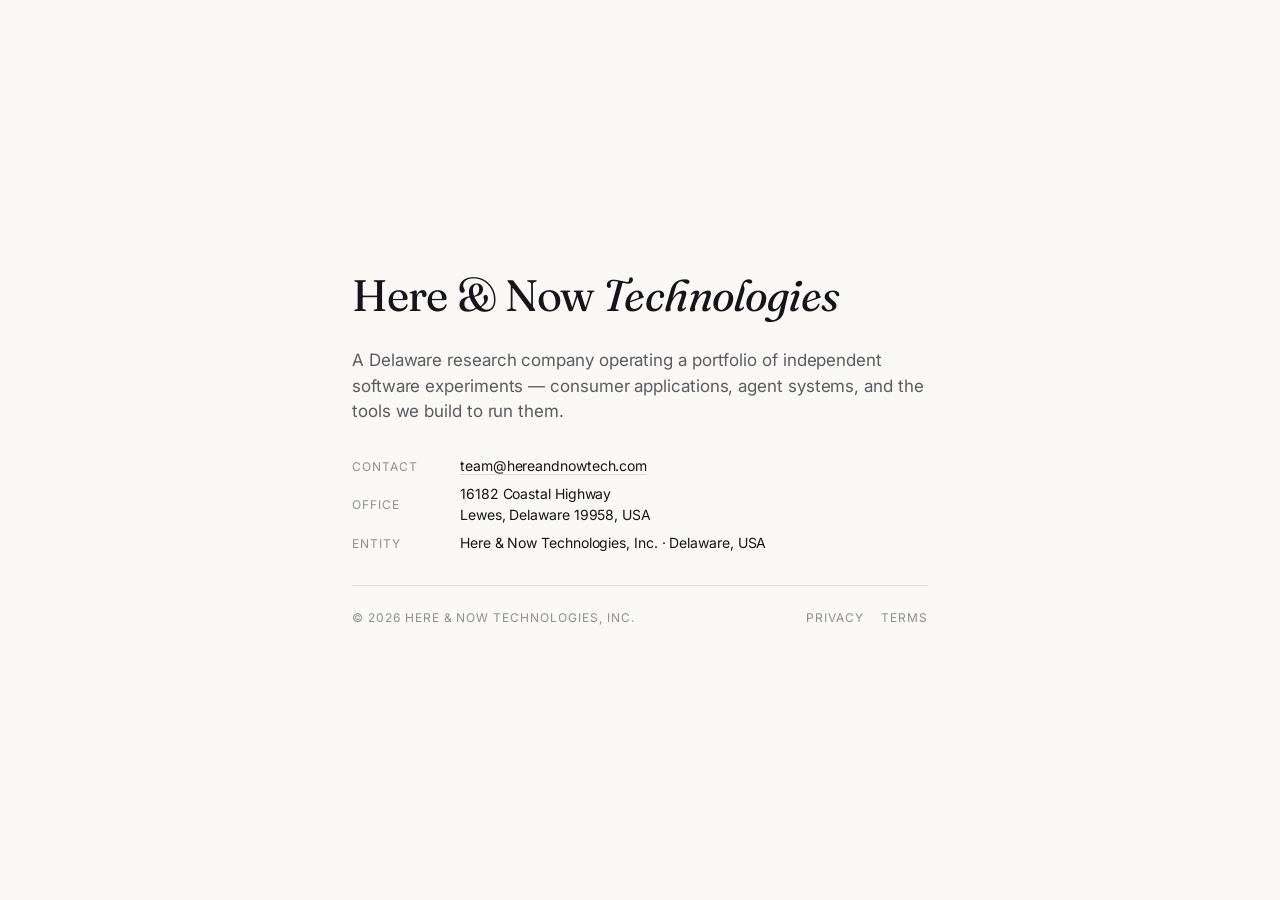
==== index.html @ 6ee9088c "Update company identity and custom domain" ====
<!doctype html>
<html lang="en">
  <head>
    <meta charset="utf-8">
    <meta name="viewport" content="width=device-width, initial-scale=1">
    <meta name="theme-color" content="#faf9f6">

    <title>Here &amp; Now Technologies</title>
    <meta name="description" content="Here &amp; Now Technologies, Inc. is a Delaware research company operating independent software experiments.">
    <link rel="canonical" href="https://hereandnowtech.com/">

    <meta property="og:title" content="Here &amp; Now Technologies">
    <meta property="og:description" content="Here &amp; Now Technologies, Inc. is a Delaware research company operating independent software experiments.">
    <meta property="og:url" content="https://hereandnowtech.com/">
    <meta property="og:type" content="website">
    <meta property="og:site_name" content="Here &amp; Now Technologies">

    <link rel="preconnect" href="https://fonts.googleapis.com">
    <link rel="preconnect" href="https://fonts.gstatic.com" crossorigin>
    <link href="https://fonts.googleapis.com/css2?family=Inter:opsz,wght@14..32,300..700&amp;family=Fraunces:opsz,wght@9..144,300..600&amp;display=swap" rel="stylesheet">
    <link rel="stylesheet" href="styles.css">

    <script type="application/ld+json">
      {
        "@context": "https://schema.org",
        "@type": "Organization",
        "name": "Here & Now Technologies, Inc.",
        "legalName": "Here & Now Technologies, Inc.",
        "url": "https://hereandnowtech.com/",
        "email": "team@hereandnowtech.com",
        "address": {
          "@type": "PostalAddress",
          "streetAddress": "16182 Coastal Highway",
          "addressLocality": "Lewes",
          "addressRegion": "DE",
          "postalCode": "19958",
          "addressCountry": "US"
        }
      }
    </script>
  </head>
  <body>
    <main class="landing">
      <div class="landing-inner">
        <h1 class="wordmark">Here &amp; Now <em>Technologies</em></h1>

        <p class="tagline">
          A Delaware research company operating a portfolio of independent software experiments — consumer applications, agent systems, and the tools we build to run them.
        </p>

        <dl class="entity-list">
          <dt>Contact</dt>
          <dd><a href="mailto:team@hereandnowtech.com">team@hereandnowtech.com</a></dd>

          <dt>Office</dt>
          <dd>
            <address>16182 Coastal Highway<br>Lewes, Delaware 19958, USA</address>
          </dd>

          <dt>Entity</dt>
          <dd>Here &amp; Now Technologies, Inc. · Delaware, USA</dd>
        </dl>

        <footer class="landing-footer">
          <span>© 2026 Here &amp; Now Technologies, Inc.</span>
          <nav class="landing-links" aria-label="Legal">
            <a href="privacy/">Privacy</a>
            <a href="terms/">Terms</a>
          </nav>
        </footer>
      </div>
    </main>
  </body>
</html>
---- styles.css ----
:root {
  --background: #faf9f6;
  --ink: #14141a;
  --muted: #5a5a62;
  --faint: #8e8e95;
  --line: rgb(20 20 26 / 12%);
  --serif: "Fraunces", Georgia, serif;
  --sans: "Inter", system-ui, -apple-system, BlinkMacSystemFont, "Segoe UI", sans-serif;
}

*,
*::before,
*::after {
  box-sizing: border-box;
}

html,
body {
  margin: 0;
  min-height: 100%;
  background: var(--background);
  color: var(--ink);
}

html {
  -webkit-text-size-adjust: 100%;
}

body {
  min-height: 100svh;
  font-family: var(--sans);
  font-size: 1rem;
  font-weight: 400;
  line-height: 1.6;
  letter-spacing: -0.005em;
  -webkit-font-smoothing: antialiased;
}

::selection {
  background: var(--ink);
  color: var(--background);
}

a {
  color: var(--ink);
  text-decoration-color: var(--line);
  text-decoration-thickness: 1px;
  text-underline-offset: 3px;
  transition: text-decoration-color 150ms ease, color 150ms ease;
}

a:hover {
  text-decoration-color: var(--ink);
}

:focus-visible {
  outline: 2px solid var(--ink);
  outline-offset: 3px;
  border-radius: 2px;
}

.landing {
  display: flex;
  align-items: center;
  justify-content: center;
  min-height: 100svh;
  padding: clamp(1.5rem, 6vh, 4rem) clamp(1.25rem, 5vw, 2rem);
}

.landing-inner {
  display: flex;
  width: 100%;
  max-width: 36rem;
  flex-direction: column;
  gap: clamp(1.25rem, 3.5vh, 2rem);
}

.wordmark {
  margin: 0;
  color: var(--ink);
  font-family: var(--serif);
  font-size: clamp(2rem, 6vw, 2.75rem);
  font-weight: 400;
  letter-spacing: -0.02em;
  line-height: 1;
}

.wordmark em {
  font-style: italic;
}

.tagline {
  margin: 0;
  color: var(--muted);
  font-size: 1.0625rem;
  line-height: 1.5;
}

.entity-list {
  display: grid;
  grid-template-columns: 5.5rem minmax(0, 1fr);
  gap: 0.5rem 1.25rem;
  margin: 0;
  font-size: 0.875rem;
}

.entity-list dt {
  align-self: center;
  color: var(--faint);
  font-size: 0.75rem;
  font-weight: 400;
  letter-spacing: 0.08em;
  text-transform: uppercase;
}

.entity-list dd {
  margin: 0;
  line-height: 1.45;
}

.entity-list address {
  font-style: normal;
}

.landing-footer {
  display: flex;
  flex-wrap: wrap;
  align-items: baseline;
  justify-content: space-between;
  gap: 0.6rem 1.25rem;
  padding-top: clamp(1rem, 2.5vh, 1.5rem);
  border-top: 1px solid var(--line);
  color: var(--faint);
  font-size: 0.75rem;
  letter-spacing: 0.08em;
  text-transform: uppercase;
}

.landing-links {
  display: flex;
  flex-wrap: wrap;
  gap: 0.25rem 1.1rem;
}

.landing-footer a {
  color: var(--faint);
  text-decoration: none;
}

.landing-footer a:hover {
  color: var(--ink);
}

.legal {
  padding: clamp(2rem, 6vh, 4rem) clamp(1.25rem, 5vw, 2rem) clamp(3rem, 8vh, 5rem);
}

.legal-inner {
  width: 100%;
  max-width: 42rem;
  margin-inline: auto;
}

.legal-back {
  display: inline-block;
  margin-bottom: clamp(2rem, 5vh, 3rem);
  color: var(--faint);
  font-size: 0.75rem;
  letter-spacing: 0.08em;
  text-decoration: none;
  text-transform: uppercase;
}

.legal-back:hover {
  color: var(--ink);
}

.legal-header {
  margin-bottom: clamp(2rem, 5vh, 3rem);
  padding-bottom: clamp(1.5rem, 4vh, 2rem);
  border-bottom: 1px solid var(--line);
}

.legal-header h1,
.legal-prose h2 {
  margin: 0;
  color: var(--ink);
  font-family: var(--serif);
  font-weight: 400;
  letter-spacing: -0.015em;
}

.legal-header h1 {
  margin-bottom: 0.5rem;
  font-size: clamp(2rem, 5vw, 2.75rem);
  line-height: 1.1;
}

.legal-meta {
  margin: 0;
  color: var(--muted);
  font-size: 0.875rem;
}

.legal-prose h2 {
  margin-top: 2.5rem;
  margin-bottom: 0.75rem;
  font-size: 1.25rem;
  line-height: 1.3;
}

.legal-prose h2:first-child {
  margin-top: 0;
}

.legal-prose h3 {
  margin-top: 1.5rem;
  margin-bottom: 0.5rem;
  color: var(--ink);
  font-size: 1rem;
  font-weight: 600;
}

.legal-prose p,
.legal-prose li {
  color: var(--muted);
  line-height: 1.65;
}

.legal-prose p {
  margin: 0 0 1em;
}

.legal-prose ul,
.legal-prose ol {
  margin: 0 0 1em;
  padding-left: 1.25rem;
}

.legal-prose li {
  margin-bottom: 0.4em;
}

.legal-prose strong {
  color: var(--ink);
  font-weight: 600;
}

.legal-footer {
  display: flex;
  flex-wrap: wrap;
  align-items: baseline;
  justify-content: space-between;
  gap: 0.6rem 1.25rem;
  margin-top: clamp(3rem, 6vh, 4rem);
  padding-top: clamp(1.5rem, 4vh, 2rem);
  border-top: 1px solid var(--line);
  color: var(--faint);
  font-size: 0.75rem;
  letter-spacing: 0.08em;
  text-transform: uppercase;
}

.legal-links {
  display: flex;
  flex-wrap: wrap;
  gap: 0.25rem 1.1rem;
}

.legal-footer a {
  color: var(--faint);
  text-decoration: none;
}

.legal-footer a:hover {
  color: var(--ink);
}

@media (max-width: 28rem) {
  .entity-list {
    grid-template-columns: 4.75rem minmax(0, 1fr);
    gap-x: 0.9rem;
  }
}

@media (prefers-reduced-motion: reduce) {
  *,
  *::before,
  *::after {
    scroll-behavior: auto !important;
    transition-duration: 0.01ms !important;
  }
}
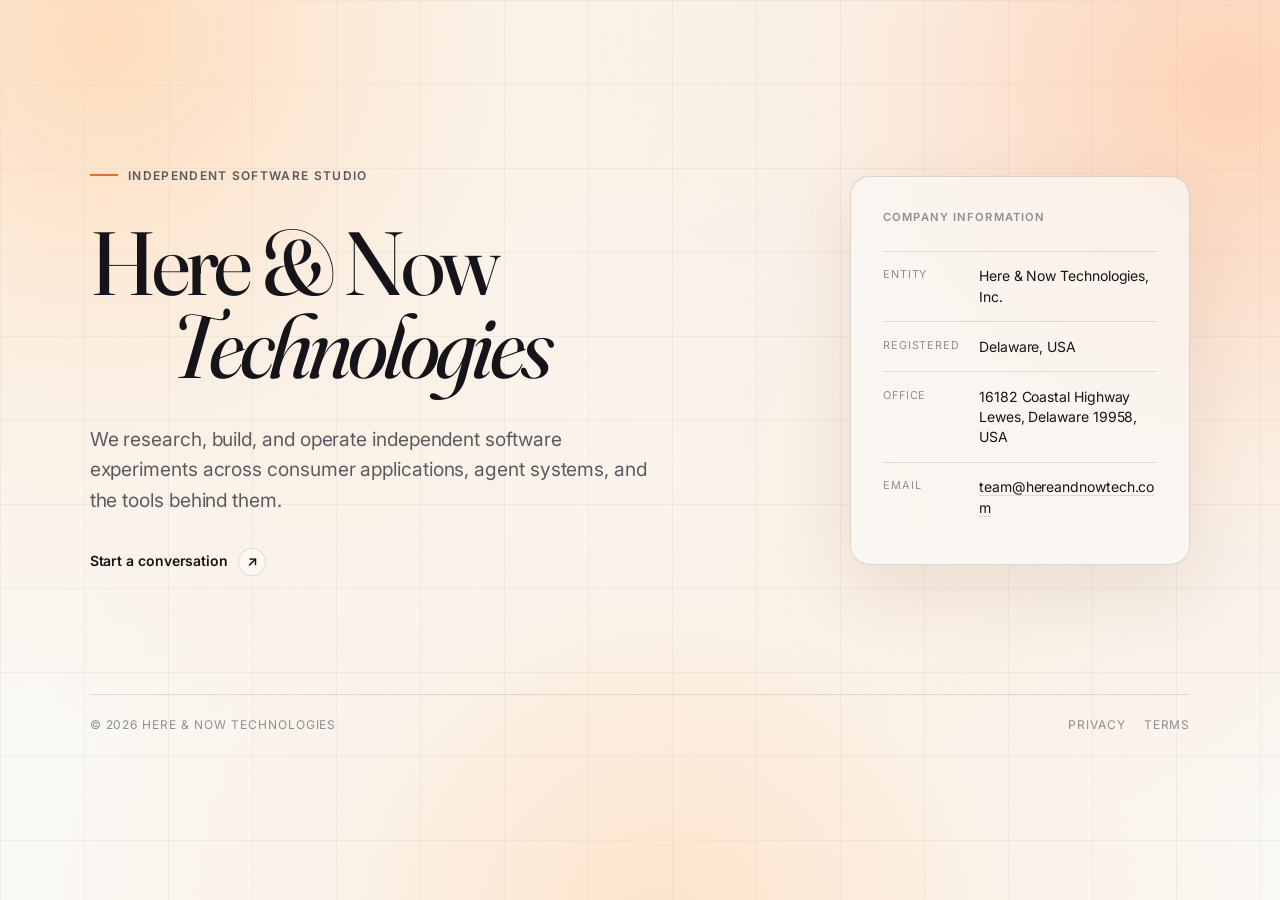
==== commit a2c8abe0: "Redesign homepage with editorial layout" ====
--- a/index.html
+++ b/index.html
@@ -19,6 +19,7 @@
     <link rel="preconnect" href="https://fonts.gstatic.com" crossorigin>
     <link href="https://fonts.googleapis.com/css2?family=Inter:opsz,wght@14..32,300..700&amp;family=Fraunces:opsz,wght@9..144,300..600&amp;display=swap" rel="stylesheet">
     <link rel="stylesheet" href="styles.css">
+    <script src="script.js" defer></script>
 
     <script type="application/ld+json">
       {
@@ -42,27 +43,43 @@
   <body>
     <main class="landing">
       <div class="landing-inner">
-        <h1 class="wordmark">Here &amp; Now <em>Technologies</em></h1>
+        <section class="landing-intro" aria-labelledby="company-name">
+          <p class="eyebrow"><span aria-hidden="true"></span> Independent software studio</p>
+          <h1 class="wordmark" id="company-name">Here &amp; Now <em>Technologies</em></h1>
 
-        <p class="tagline">
-          A Delaware research company operating a portfolio of independent software experiments — consumer applications, agent systems, and the tools we build to run them.
-        </p>
+          <p class="tagline">
+            We research, build, and operate independent software experiments across consumer applications, agent systems, and the tools behind them.
+          </p>
 
-        <dl class="entity-list">
-          <dt>Contact</dt>
-          <dd><a href="mailto:team@hereandnowtech.com">team@hereandnowtech.com</a></dd>
+          <a class="contact-link" href="mailto:team@hereandnowtech.com">
+            Start a conversation <span aria-hidden="true">↗</span>
+          </a>
+        </section>
 
-          <dt>Office</dt>
-          <dd>
-            <address>16182 Coastal Highway<br>Lewes, Delaware 19958, USA</address>
-          </dd>
-
-          <dt>Entity</dt>
-          <dd>Here &amp; Now Technologies, Inc. · Delaware, USA</dd>
-        </dl>
+        <aside class="company-card" aria-label="Company information">
+          <p class="company-card-label">Company information</p>
+          <dl class="entity-list">
+            <div>
+              <dt>Entity</dt>
+              <dd>Here &amp; Now Technologies, Inc.</dd>
+            </div>
+            <div>
+              <dt>Registered</dt>
+              <dd>Delaware, USA</dd>
+            </div>
+            <div>
+              <dt>Office</dt>
+              <dd><address>16182 Coastal Highway<br>Lewes, Delaware 19958, USA</address></dd>
+            </div>
+            <div>
+              <dt>Email</dt>
+              <dd><a href="mailto:team@hereandnowtech.com">team@hereandnowtech.com</a></dd>
+            </div>
+          </dl>
+        </aside>
 
         <footer class="landing-footer">
-          <span>© 2026 Here &amp; Now Technologies, Inc.</span>
+          <span>© <span data-current-year>2026</span> Here &amp; Now Technologies</span>
           <nav class="landing-links" aria-label="Legal">
             <a href="privacy/">Privacy</a>
             <a href="terms/">Terms</a>
--- a/styles.css
+++ b/styles.css
@@ -27,7 +27,9 @@
 }
 
 body {
+  position: relative;
   min-height: 100svh;
+  isolation: isolate;
   font-family: var(--sans);
   font-size: 1rem;
   font-weight: 400;
@@ -36,6 +38,29 @@
   -webkit-font-smoothing: antialiased;
 }
 
+body::before,
+body::after {
+  position: fixed;
+  inset: 0;
+  z-index: -1;
+  pointer-events: none;
+  content: "";
+}
+
+body::before {
+  background-image:
+    linear-gradient(rgb(17 17 17 / 5%) 1px, transparent 1px),
+    linear-gradient(90deg, rgb(17 17 17 / 5%) 1px, transparent 1px);
+  background-size: 84px 84px;
+}
+
+body::after {
+  background:
+    radial-gradient(circle at 8% 4%, rgb(255 210 168 / 74%) 0, rgb(255 210 168 / 25%) 23%, transparent 48%),
+    radial-gradient(circle at 96% 10%, rgb(255 185 139 / 60%) 0, rgb(255 185 139 / 20%) 24%, transparent 49%),
+    radial-gradient(circle at 52% 104%, rgb(255 205 158 / 50%) 0, rgb(255 205 158 / 15%) 30%, transparent 58%);
+}
+
 ::selection {
   background: var(--ink);
   color: var(--background);
@@ -64,50 +89,127 @@
   align-items: center;
   justify-content: center;
   min-height: 100svh;
-  padding: clamp(1.5rem, 6vh, 4rem) clamp(1.25rem, 5vw, 2rem);
+  padding: clamp(2rem, 7vh, 5rem) clamp(1.25rem, 7vw, 7rem);
 }
 
 .landing-inner {
-  display: flex;
+  display: grid;
   width: 100%;
-  max-width: 36rem;
-  flex-direction: column;
-  gap: clamp(1.25rem, 3.5vh, 2rem);
+  max-width: 70rem;
+  min-width: 0;
+  grid-template-columns: minmax(0, 1.45fr) minmax(18rem, 0.75fr);
+  gap: clamp(3rem, 8vw, 8rem);
+  align-items: center;
+}
+
+.landing-intro {
+  max-width: 42rem;
+  min-width: 0;
+}
+
+.eyebrow {
+  display: flex;
+  align-items: center;
+  gap: 0.65rem;
+  margin: 0 0 clamp(1.5rem, 4vh, 2.5rem);
+  color: var(--muted);
+  font-size: 0.75rem;
+  font-weight: 600;
+  letter-spacing: 0.11em;
+  text-transform: uppercase;
+}
+
+.eyebrow span {
+  width: 1.75rem;
+  height: 2px;
+  background: #ef6a2e;
 }
 
 .wordmark {
   margin: 0;
   color: var(--ink);
   font-family: var(--serif);
-  font-size: clamp(2rem, 6vw, 2.75rem);
+  font-size: clamp(3.25rem, 7vw, 6.5rem);
   font-weight: 400;
-  letter-spacing: -0.02em;
-  line-height: 1;
+  letter-spacing: -0.045em;
+  line-height: 0.93;
 }
 
 .wordmark em {
+  display: block;
+  margin-left: clamp(1.5rem, 7vw, 5rem);
   font-style: italic;
 }
 
 .tagline {
-  margin: 0;
+  max-width: 35rem;
+  margin: clamp(1.75rem, 4vh, 2.75rem) 0 0;
   color: var(--muted);
-  font-size: 1.0625rem;
-  line-height: 1.5;
+  font-size: clamp(1rem, 1.6vw, 1.2rem);
+  line-height: 1.6;
+}
+
+.contact-link {
+  display: inline-flex;
+  align-items: center;
+  gap: 0.65rem;
+  margin-top: 2rem;
+  font-size: 0.875rem;
+  font-weight: 600;
+  text-decoration: none;
+}
+
+.contact-link span {
+  display: grid;
+  width: 1.75rem;
+  height: 1.75rem;
+  place-items: center;
+  border: 1px solid var(--line);
+  border-radius: 50%;
+  background: rgb(255 255 255 / 48%);
+  transition: transform 150ms ease, background 150ms ease;
+}
+
+.contact-link:hover span {
+  transform: translate(2px, -2px);
+  background: rgb(255 255 255 / 82%);
+}
+
+.company-card {
+  min-width: 0;
+  padding: clamp(1.5rem, 3vw, 2rem);
+  border: 1px solid rgb(20 20 26 / 14%);
+  border-radius: 1.25rem;
+  box-shadow: 0 24px 70px rgb(91 55 31 / 10%);
+  background: rgb(250 249 246 / 72%);
+  backdrop-filter: blur(18px);
+}
+
+.company-card-label {
+  margin: 0 0 1.5rem;
+  color: var(--faint);
+  font-size: 0.7rem;
+  font-weight: 600;
+  letter-spacing: 0.1em;
+  text-transform: uppercase;
 }
 
 .entity-list {
+  margin: 0;
+  font-size: 0.875rem;
+}
+
+.entity-list > div {
   display: grid;
-  grid-template-columns: 5.5rem minmax(0, 1fr);
-  gap: 0.5rem 1.25rem;
-  margin: 0;
-  font-size: 0.875rem;
+  grid-template-columns: 5rem minmax(0, 1fr);
+  gap: 1rem;
+  padding: 0.9rem 0;
+  border-top: 1px solid var(--line);
 }
 
 .entity-list dt {
-  align-self: center;
-  color: var(--faint);
-  font-size: 0.75rem;
+  color: var(--faint);
+  font-size: 0.68rem;
   font-weight: 400;
   letter-spacing: 0.08em;
   text-transform: uppercase;
@@ -116,6 +218,7 @@
 .entity-list dd {
   margin: 0;
   line-height: 1.45;
+  overflow-wrap: anywhere;
 }
 
 .entity-list address {
@@ -128,7 +231,9 @@
   align-items: baseline;
   justify-content: space-between;
   gap: 0.6rem 1.25rem;
-  padding-top: clamp(1rem, 2.5vh, 1.5rem);
+  grid-column: 1 / -1;
+  margin-top: clamp(0rem, 2vh, 1rem);
+  padding-top: 1.25rem;
   border-top: 1px solid var(--line);
   color: var(--faint);
   font-size: 0.75rem;
@@ -277,9 +382,37 @@
 }
 
 @media (max-width: 28rem) {
-  .entity-list {
-    grid-template-columns: 4.75rem minmax(0, 1fr);
-    gap-x: 0.9rem;
+  .entity-list > div {
+    grid-template-columns: minmax(0, 1fr);
+    gap: 0.35rem;
+  }
+
+  .company-card {
+    padding: 1.5rem;
+  }
+
+  .landing-footer {
+    align-items: flex-start;
+    flex-direction: column;
+  }
+}
+
+@media (max-width: 52rem) {
+  .landing {
+    align-items: flex-start;
+  }
+
+  .landing-inner {
+    grid-template-columns: minmax(0, 1fr);
+    gap: 2.5rem;
+  }
+
+  .company-card {
+    max-width: 34rem;
+  }
+
+  .landing-footer {
+    grid-column: 1;
   }
 }
 
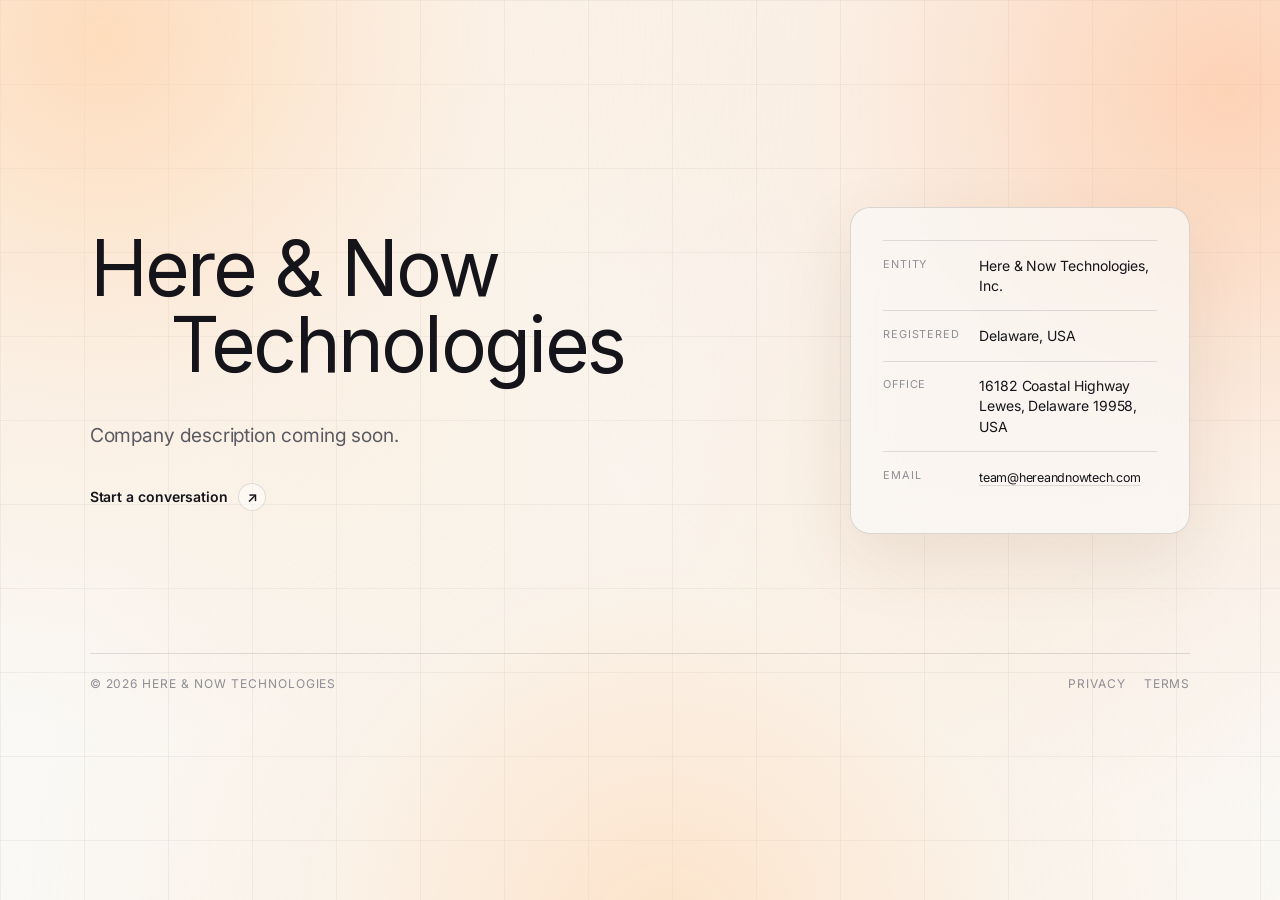
==== commit 175b618f: "feat: dashboard page" ====
--- a/index.html
+++ b/index.html
@@ -44,11 +44,10 @@
     <main class="landing">
       <div class="landing-inner">
         <section class="landing-intro" aria-labelledby="company-name">
-          <p class="eyebrow"><span aria-hidden="true"></span> Independent software studio</p>
           <h1 class="wordmark" id="company-name">Here &amp; Now <em>Technologies</em></h1>
 
           <p class="tagline">
-            We research, build, and operate independent software experiments across consumer applications, agent systems, and the tools behind them.
+            Company description coming soon.
           </p>
 
           <a class="contact-link" href="mailto:team@hereandnowtech.com">
@@ -57,7 +56,6 @@
         </section>
 
         <aside class="company-card" aria-label="Company information">
-          <p class="company-card-label">Company information</p>
           <dl class="entity-list">
             <div>
               <dt>Entity</dt>
--- a/styles.css
+++ b/styles.css
@@ -1,3 +1,11 @@
+@font-face {
+  font-family: "Tomorrow Inter";
+  src: url("fonts/tomorrow-dashboard/inter-latin.woff2") format("woff2");
+  font-display: swap;
+  font-style: normal;
+  font-weight: 400 700;
+}
+
 :root {
   --background: #faf9f6;
   --ink: #14141a;
@@ -6,6 +14,7 @@
   --line: rgb(20 20 26 / 12%);
   --serif: "Fraunces", Georgia, serif;
   --sans: "Inter", system-ui, -apple-system, BlinkMacSystemFont, "Segoe UI", sans-serif;
+  --tomorrow-heading: "Tomorrow Inter", Inter, -apple-system, BlinkMacSystemFont, "Segoe UI", sans-serif;
 }
 
 *,
@@ -128,17 +137,18 @@
 .wordmark {
   margin: 0;
   color: var(--ink);
-  font-family: var(--serif);
-  font-size: clamp(3.25rem, 7vw, 6.5rem);
+  font-family: var(--tomorrow-heading);
+  font-size: clamp(3rem, 6vw, 5.5rem);
+  font-style: normal;
   font-weight: 400;
-  letter-spacing: -0.045em;
-  line-height: 0.93;
+  letter-spacing: -0.035em;
+  line-height: 1;
 }
 
 .wordmark em {
   display: block;
   margin-left: clamp(1.5rem, 7vw, 5rem);
-  font-style: italic;
+  font-style: inherit;
 }
 
 .tagline {
@@ -221,6 +231,11 @@
   overflow-wrap: anywhere;
 }
 
+.entity-list dd a {
+  font-size: 0.78rem;
+  letter-spacing: -0.02em;
+}
+
 .entity-list address {
   font-style: normal;
 }
@@ -266,6 +281,41 @@
   margin-inline: auto;
 }
 
+.legal-placeholder {
+  display: grid;
+  min-height: 100svh;
+  align-items: center;
+}
+
+.placeholder-card {
+  padding: clamp(2rem, 6vw, 4rem);
+  border: 1px solid rgb(20 20 26 / 14%);
+  border-radius: 1.25rem;
+  box-shadow: 0 24px 70px rgb(91 55 31 / 10%);
+  background: rgb(250 249 246 / 72%);
+  backdrop-filter: blur(18px);
+}
+
+.placeholder-card .eyebrow {
+  margin-bottom: 1.5rem;
+}
+
+.placeholder-card h1 {
+  margin: 0;
+  font-family: var(--tomorrow-heading);
+  font-size: clamp(2.5rem, 7vw, 4rem);
+  font-style: normal;
+  font-weight: 400;
+  letter-spacing: -0.035em;
+  line-height: 1;
+}
+
+.placeholder-card > p:last-child {
+  margin: 1.25rem 0 0;
+  color: var(--muted);
+  font-size: 1rem;
+}
+
 .legal-back {
   display: inline-block;
   margin-bottom: clamp(2rem, 5vh, 3rem);
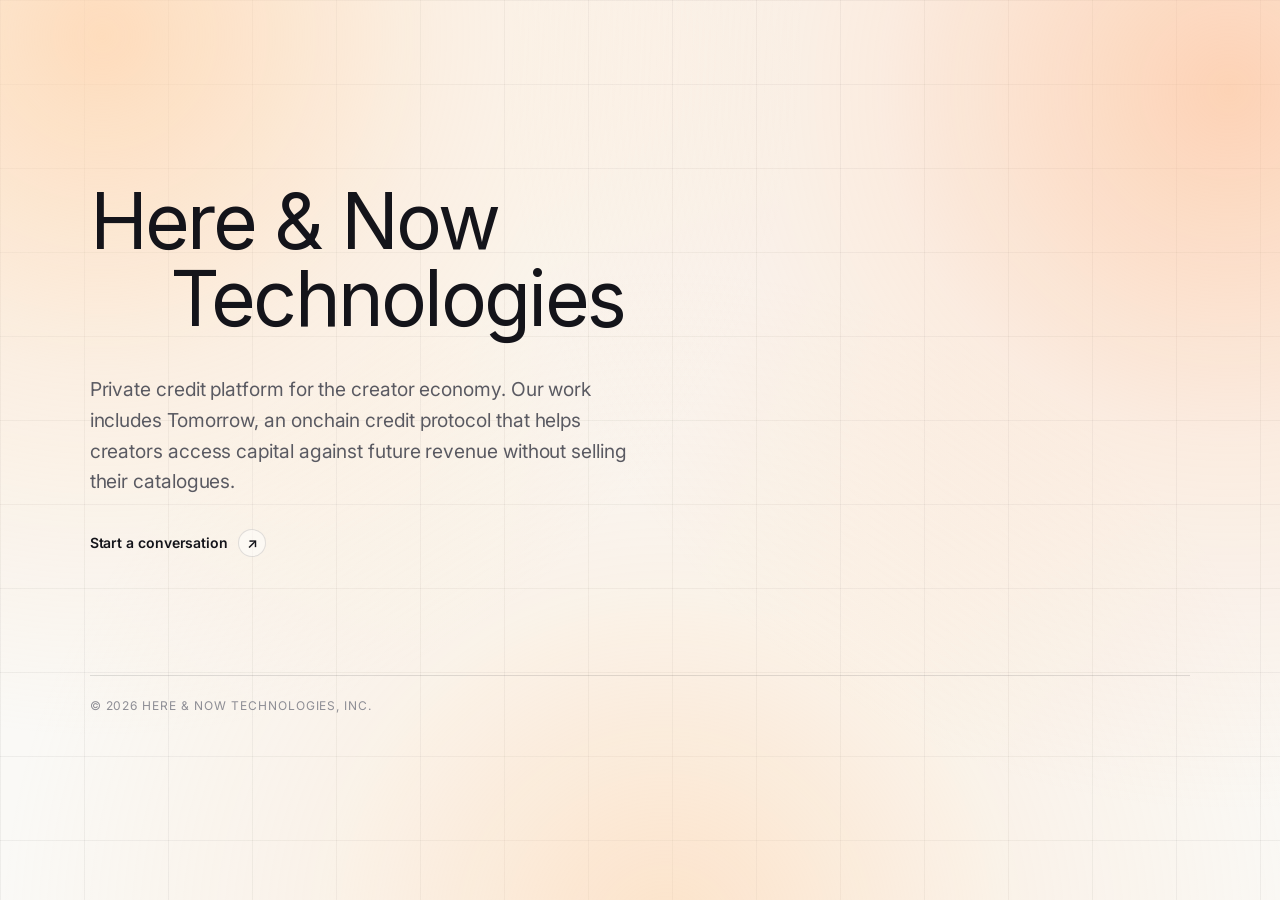
==== commit 3d8bb6be: "fix: layout" ====
--- a/index.html
+++ b/index.html
@@ -6,11 +6,11 @@
     <meta name="theme-color" content="#faf9f6">
 
     <title>Here &amp; Now Technologies</title>
-    <meta name="description" content="Here &amp; Now Technologies, Inc. is a Delaware research company operating independent software experiments.">
+    <meta name="description" content="Here &amp; Now Technologies builds financial infrastructure for the creator economy, including Tomorrow, an onchain credit protocol for revenue-backed financing.">
     <link rel="canonical" href="https://hereandnowtech.com/">
 
     <meta property="og:title" content="Here &amp; Now Technologies">
-    <meta property="og:description" content="Here &amp; Now Technologies, Inc. is a Delaware research company operating independent software experiments.">
+    <meta property="og:description" content="Here &amp; Now Technologies builds financial infrastructure for the creator economy, including Tomorrow, an onchain credit protocol for revenue-backed financing.">
     <meta property="og:url" content="https://hereandnowtech.com/">
     <meta property="og:type" content="website">
     <meta property="og:site_name" content="Here &amp; Now Technologies">
@@ -47,7 +47,7 @@
           <h1 class="wordmark" id="company-name">Here &amp; Now <em>Technologies</em></h1>
 
           <p class="tagline">
-            Company description coming soon.
+            Private credit platform for the creator economy. Our work includes Tomorrow, an onchain credit protocol that helps creators access capital against future revenue without selling their catalogues.
           </p>
 
           <a class="contact-link" href="mailto:team@hereandnowtech.com">
@@ -55,32 +55,11 @@
           </a>
         </section>
 
-        <aside class="company-card" aria-label="Company information">
-          <dl class="entity-list">
-            <div>
-              <dt>Entity</dt>
-              <dd>Here &amp; Now Technologies, Inc.</dd>
-            </div>
-            <div>
-              <dt>Registered</dt>
-              <dd>Delaware, USA</dd>
-            </div>
-            <div>
-              <dt>Office</dt>
-              <dd><address>16182 Coastal Highway<br>Lewes, Delaware 19958, USA</address></dd>
-            </div>
-            <div>
-              <dt>Email</dt>
-              <dd><a href="mailto:team@hereandnowtech.com">team@hereandnowtech.com</a></dd>
-            </div>
-          </dl>
-        </aside>
-
         <footer class="landing-footer">
-          <span>© <span data-current-year>2026</span> Here &amp; Now Technologies</span>
+          <span>© <span data-current-year>2026</span> Here &amp; Now Technologies, Inc.</span>
           <nav class="landing-links" aria-label="Legal">
-            <a href="privacy/">Privacy</a>
-            <a href="terms/">Terms</a>
+            <!-- <a href="privacy/">Privacy</a> -->
+            <!-- <a href="terms/">Terms</a> -->
           </nav>
         </footer>
       </div>
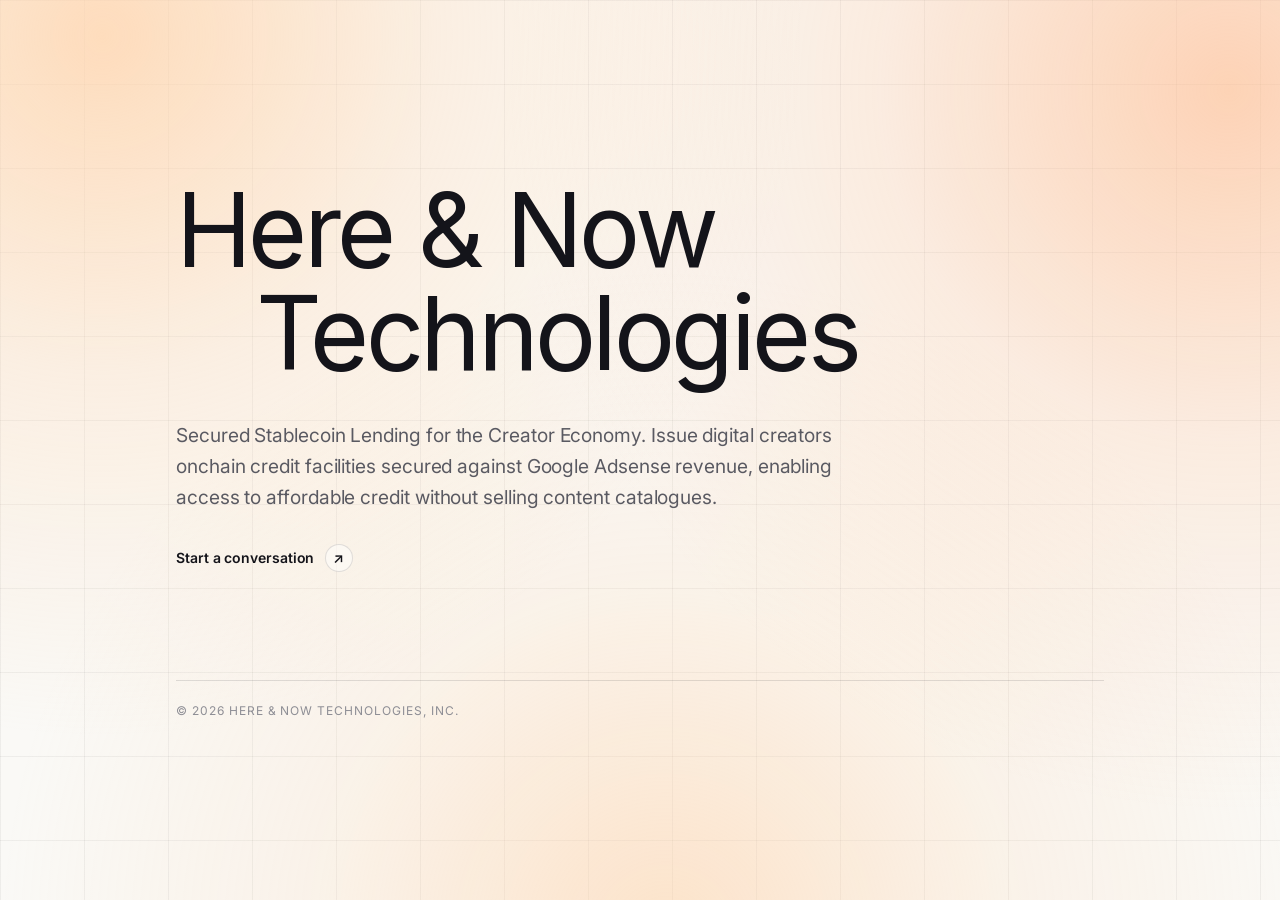
==== commit f9429afc: "fix: copy changes" ====
--- a/index.html
+++ b/index.html
@@ -47,7 +47,7 @@
           <h1 class="wordmark" id="company-name">Here &amp; Now <em>Technologies</em></h1>
 
           <p class="tagline">
-            Private credit platform for the creator economy. Our work includes Tomorrow, an onchain credit protocol that helps creators access capital against future revenue without selling their catalogues.
+            Secured Stablecoin Lending for the Creator Economy. Issue digital creators onchain credit facilities secured against Google Adsense revenue, enabling access to affordable credit without selling content catalogues.
           </p>
 
           <a class="contact-link" href="mailto:team@hereandnowtech.com">
--- a/styles.css
+++ b/styles.css
@@ -104,15 +104,14 @@
 .landing-inner {
   display: grid;
   width: 100%;
-  max-width: 70rem;
+  max-width: 58rem;
   min-width: 0;
-  grid-template-columns: minmax(0, 1.45fr) minmax(18rem, 0.75fr);
-  gap: clamp(3rem, 8vw, 8rem);
-  align-items: center;
+  grid-template-columns: minmax(0, 1fr);
+  gap: clamp(4rem, 12vh, 7rem);
 }
 
 .landing-intro {
-  max-width: 42rem;
+  max-width: 52rem;
   min-width: 0;
 }
 
@@ -138,7 +137,7 @@
   margin: 0;
   color: var(--ink);
   font-family: var(--tomorrow-heading);
-  font-size: clamp(3rem, 6vw, 5.5rem);
+  font-size: clamp(3rem, 8vw, 6.5rem);
   font-style: normal;
   font-weight: 400;
   letter-spacing: -0.035em;
@@ -152,7 +151,7 @@
 }
 
 .tagline {
-  max-width: 35rem;
+  max-width: 44rem;
   margin: clamp(1.75rem, 4vh, 2.75rem) 0 0;
   color: var(--muted);
   font-size: clamp(1rem, 1.6vw, 1.2rem);
@@ -185,69 +184,12 @@
   background: rgb(255 255 255 / 82%);
 }
 
-.company-card {
-  min-width: 0;
-  padding: clamp(1.5rem, 3vw, 2rem);
-  border: 1px solid rgb(20 20 26 / 14%);
-  border-radius: 1.25rem;
-  box-shadow: 0 24px 70px rgb(91 55 31 / 10%);
-  background: rgb(250 249 246 / 72%);
-  backdrop-filter: blur(18px);
-}
-
-.company-card-label {
-  margin: 0 0 1.5rem;
-  color: var(--faint);
-  font-size: 0.7rem;
-  font-weight: 600;
-  letter-spacing: 0.1em;
-  text-transform: uppercase;
-}
-
-.entity-list {
-  margin: 0;
-  font-size: 0.875rem;
-}
-
-.entity-list > div {
-  display: grid;
-  grid-template-columns: 5rem minmax(0, 1fr);
-  gap: 1rem;
-  padding: 0.9rem 0;
-  border-top: 1px solid var(--line);
-}
-
-.entity-list dt {
-  color: var(--faint);
-  font-size: 0.68rem;
-  font-weight: 400;
-  letter-spacing: 0.08em;
-  text-transform: uppercase;
-}
-
-.entity-list dd {
-  margin: 0;
-  line-height: 1.45;
-  overflow-wrap: anywhere;
-}
-
-.entity-list dd a {
-  font-size: 0.78rem;
-  letter-spacing: -0.02em;
-}
-
-.entity-list address {
-  font-style: normal;
-}
-
 .landing-footer {
   display: flex;
   flex-wrap: wrap;
   align-items: baseline;
   justify-content: space-between;
   gap: 0.6rem 1.25rem;
-  grid-column: 1 / -1;
-  margin-top: clamp(0rem, 2vh, 1rem);
   padding-top: 1.25rem;
   border-top: 1px solid var(--line);
   color: var(--faint);
@@ -432,15 +374,6 @@
 }
 
 @media (max-width: 28rem) {
-  .entity-list > div {
-    grid-template-columns: minmax(0, 1fr);
-    gap: 0.35rem;
-  }
-
-  .company-card {
-    padding: 1.5rem;
-  }
-
   .landing-footer {
     align-items: flex-start;
     flex-direction: column;
@@ -453,16 +386,7 @@
   }
 
   .landing-inner {
-    grid-template-columns: minmax(0, 1fr);
-    gap: 2.5rem;
-  }
-
-  .company-card {
-    max-width: 34rem;
-  }
-
-  .landing-footer {
-    grid-column: 1;
+    gap: clamp(3rem, 10vh, 5rem);
   }
 }
 
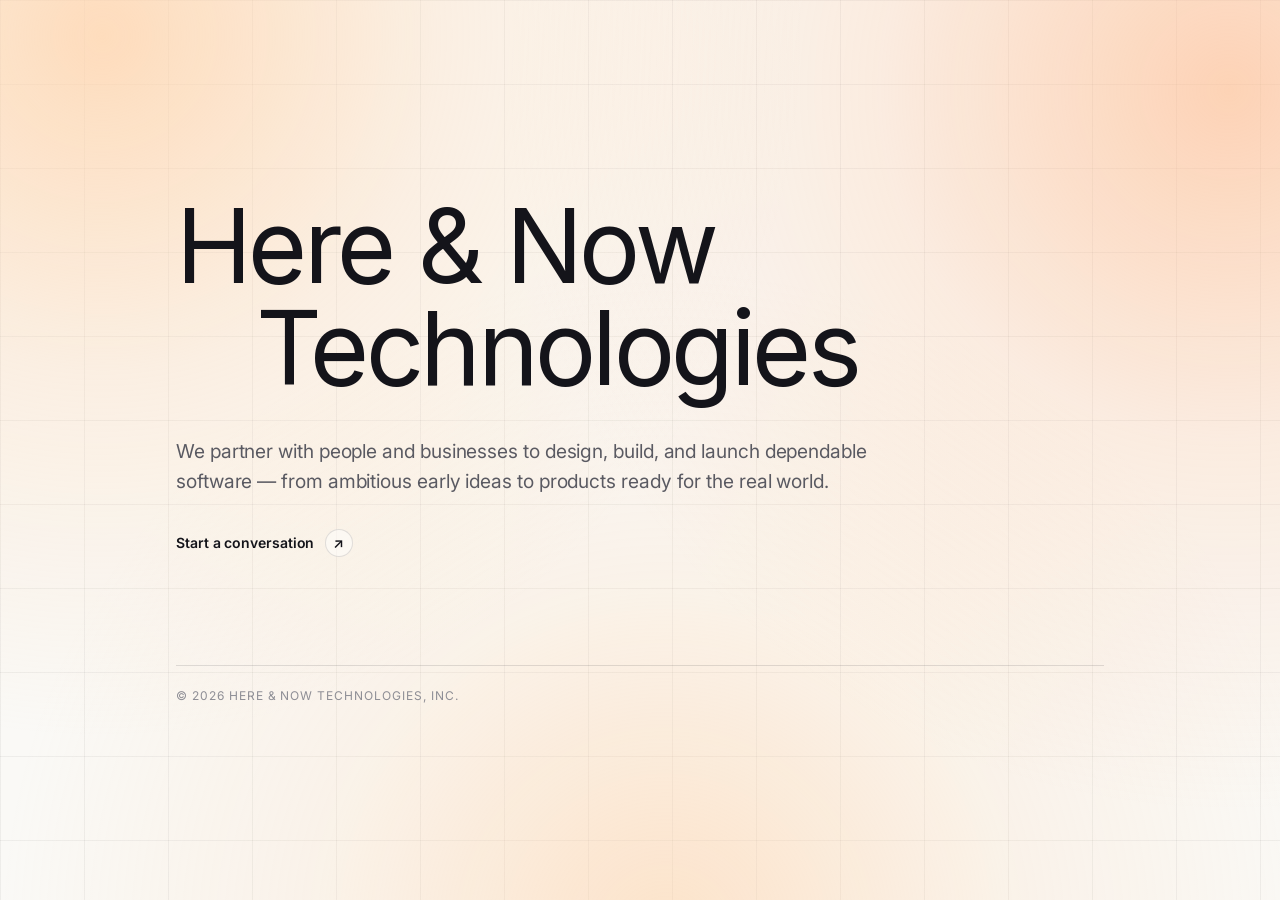
==== commit cc67cadd: "fix: description change" ====
--- a/index.html
+++ b/index.html
@@ -6,11 +6,11 @@
     <meta name="theme-color" content="#faf9f6">
 
     <title>Here &amp; Now Technologies</title>
-    <meta name="description" content="Here &amp; Now Technologies builds financial infrastructure for the creator economy, including Tomorrow, an onchain credit protocol for revenue-backed financing.">
+    <meta name="description" content="Here &amp; Now Technologies partners with people and businesses to design, build, and launch dependable software, from early concepts to products ready for the real world.">
     <link rel="canonical" href="https://hereandnowtech.com/">
 
     <meta property="og:title" content="Here &amp; Now Technologies">
-    <meta property="og:description" content="Here &amp; Now Technologies builds financial infrastructure for the creator economy, including Tomorrow, an onchain credit protocol for revenue-backed financing.">
+    <meta property="og:description" content="Here &amp; Now Technologies partners with people and businesses to design, build, and launch dependable software, from early concepts to products ready for the real world.">
     <meta property="og:url" content="https://hereandnowtech.com/">
     <meta property="og:type" content="website">
     <meta property="og:site_name" content="Here &amp; Now Technologies">
@@ -47,7 +47,7 @@
           <h1 class="wordmark" id="company-name">Here &amp; Now <em>Technologies</em></h1>
 
           <p class="tagline">
-            Secured Stablecoin Lending for the Creator Economy. Issue digital creators onchain credit facilities secured against Google Adsense revenue, enabling access to affordable credit without selling content catalogues.
+            We partner with people and businesses to design, build, and launch dependable software — from ambitious early ideas to products ready for the real world.
           </p>
 
           <a class="contact-link" href="mailto:team@hereandnowtech.com">
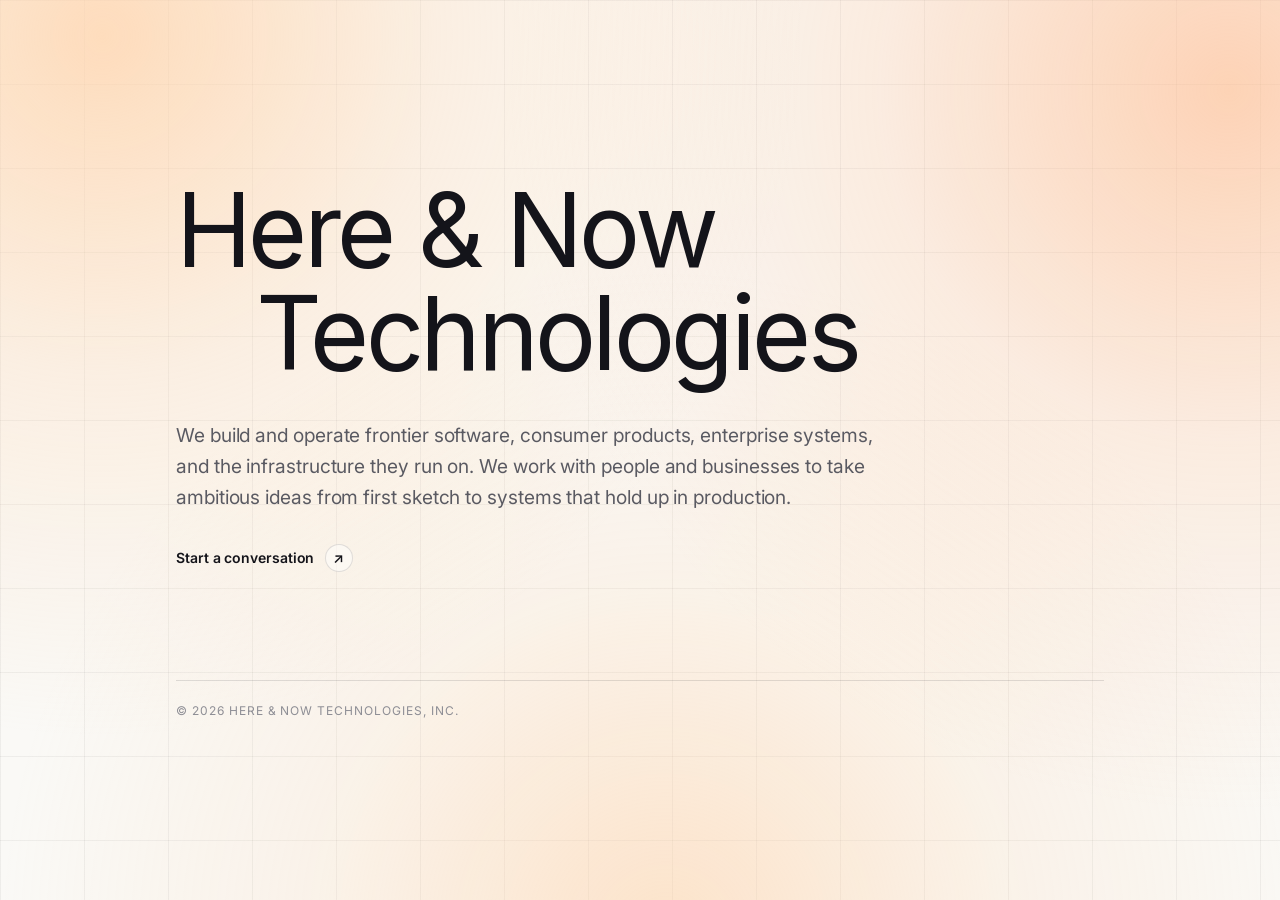
==== commit 690161ce: "fix: description change" ====
--- a/index.html
+++ b/index.html
@@ -47,7 +47,7 @@
           <h1 class="wordmark" id="company-name">Here &amp; Now <em>Technologies</em></h1>
 
           <p class="tagline">
-            We partner with people and businesses to design, build, and launch dependable software — from ambitious early ideas to products ready for the real world.
+            We build and operate frontier software, consumer products, enterprise systems, and the infrastructure they run on. We work with people and businesses to take ambitious ideas from first sketch to systems that hold up in production.
           </p>
 
           <a class="contact-link" href="mailto:team@hereandnowtech.com">
